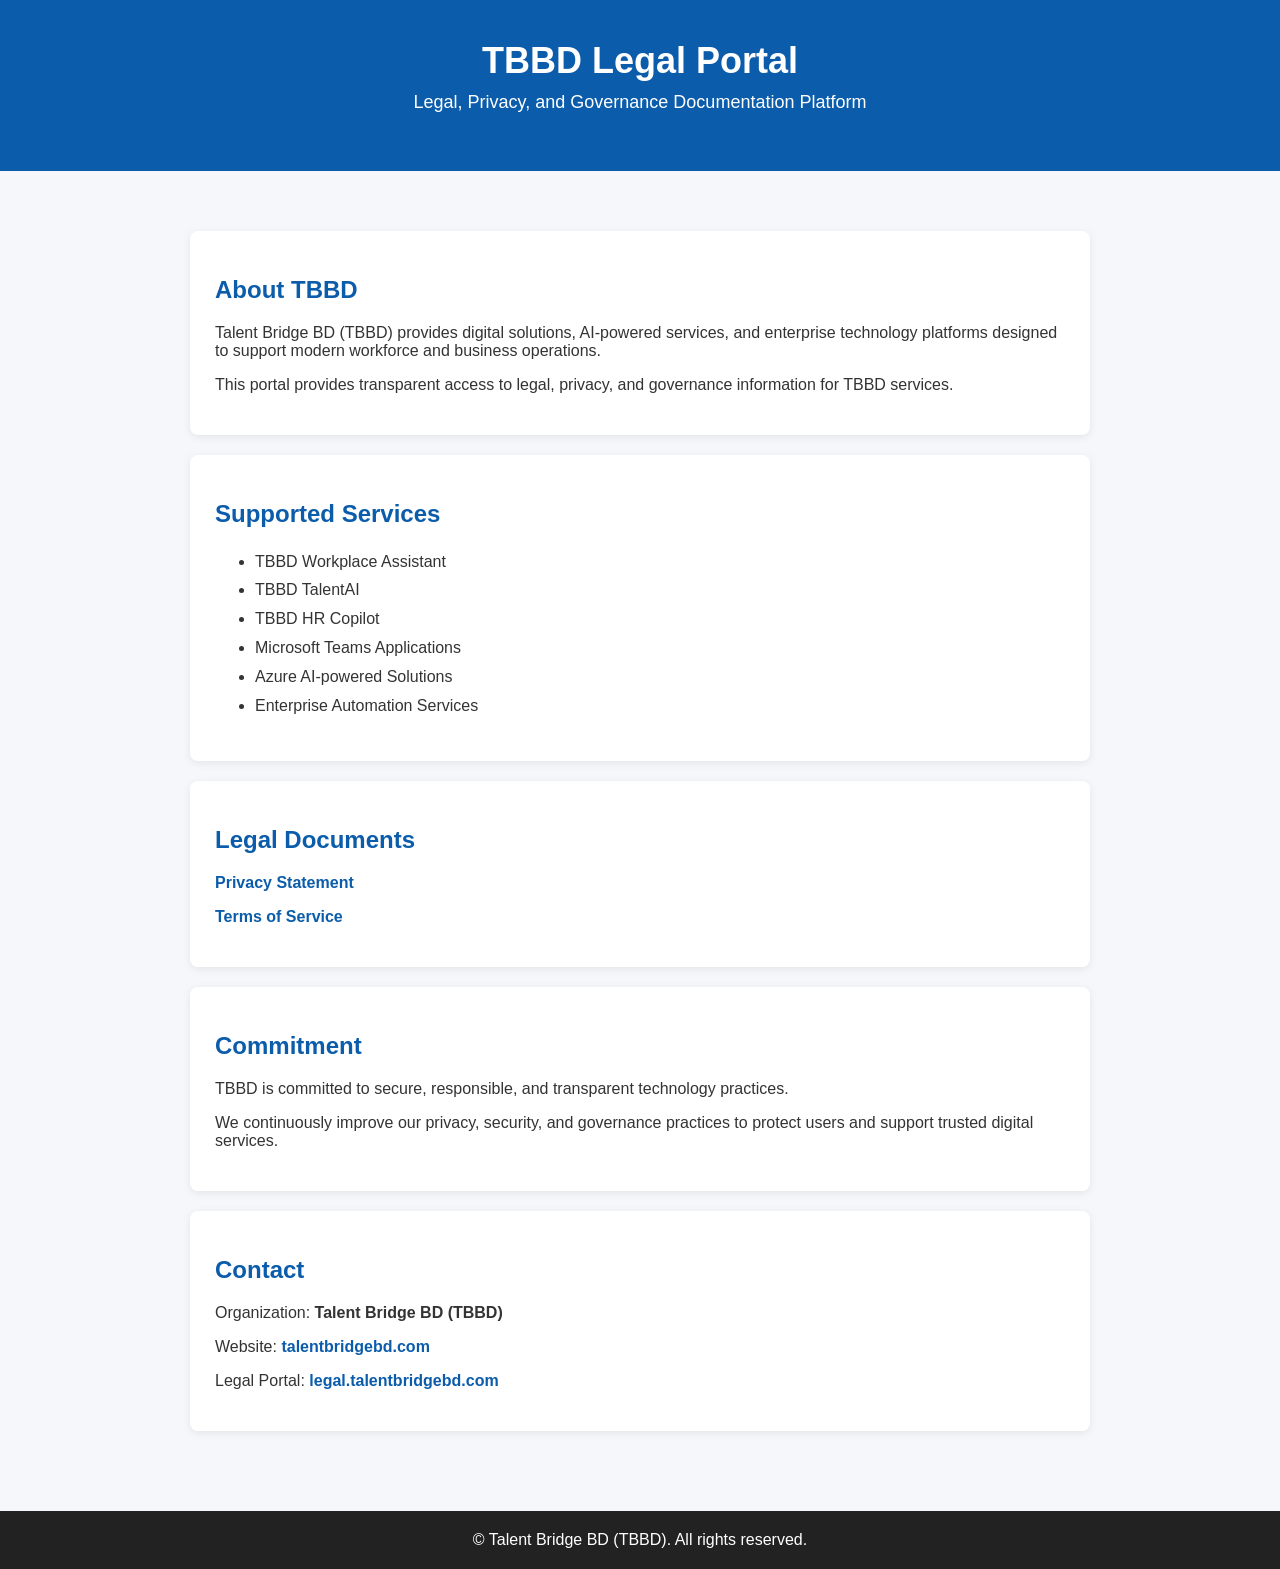
==== index.html @ 81bb29d4 "Add TBBD Legal Portal homepage" ====
<!DOCTYPE html>
<html lang="en">
<head>
    <meta charset="UTF-8">
    <meta name="viewport" content="width=device-width, initial-scale=1.0">
    <title>TBBD Legal Portal</title>

    <style>
        body {
            font-family: Arial, Helvetica, sans-serif;
            margin: 0;
            background: #f5f7fa;
            color: #333;
        }

        header {
            background: #0b5cab;
            color: white;
            padding: 40px 20px;
            text-align: center;
        }

        header h1 {
            margin: 0;
            font-size: 36px;
        }

        header p {
            font-size: 18px;
            margin-top: 10px;
        }

        .container {
            max-width: 900px;
            margin: 40px auto;
            padding: 20px;
        }

        .card {
            background: white;
            padding: 25px;
            margin-bottom: 20px;
            border-radius: 8px;
            box-shadow: 0 2px 8px rgba(0,0,0,0.08);
        }

        .card h2 {
            color: #0b5cab;
        }

        a {
            color: #0b5cab;
            text-decoration: none;
            font-weight: bold;
        }

        a:hover {
            text-decoration: underline;
        }

        footer {
            background: #222;
            color: white;
            text-align: center;
            padding: 20px;
            margin-top: 40px;
        }

        ul {
            line-height: 1.8;
        }
    </style>
</head>

<body>

<header>
    <h1>TBBD Legal Portal</h1>
    <p>
        Legal, Privacy, and Governance Documentation Platform
    </p>
</header>


<div class="container">

    <div class="card">
        <h2>About TBBD</h2>

        <p>
            Talent Bridge BD (TBBD) provides digital solutions,
            AI-powered services, and enterprise technology platforms
            designed to support modern workforce and business operations.
        </p>

        <p>
            This portal provides transparent access to legal,
            privacy, and governance information for TBBD services.
        </p>
    </div>


    <div class="card">
        <h2>Supported Services</h2>

        <ul>
            <li>TBBD Workplace Assistant</li>
            <li>TBBD TalentAI</li>
            <li>TBBD HR Copilot</li>
            <li>Microsoft Teams Applications</li>
            <li>Azure AI-powered Solutions</li>
            <li>Enterprise Automation Services</li>
        </ul>
    </div>


    <div class="card">
        <h2>Legal Documents</h2>

        <p>
            <a href="privacy.html">
                Privacy Statement
            </a>
        </p>

        <p>
            <a href="terms.html">
                Terms of Service
            </a>
        </p>
    </div>


    <div class="card">
        <h2>Commitment</h2>

        <p>
            TBBD is committed to secure, responsible, and transparent
            technology practices.
        </p>

        <p>
            We continuously improve our privacy, security, and governance
            practices to protect users and support trusted digital services.
        </p>
    </div>


    <div class="card">
        <h2>Contact</h2>

        <p>
            Organization:
            <strong>Talent Bridge BD (TBBD)</strong>
        </p>

        <p>
            Website:
            <a href="https://talentbridgebd.com">
                talentbridgebd.com
            </a>
        </p>

        <p>
            Legal Portal:
            <a href="https://legal.talentbridgebd.com">
                legal.talentbridgebd.com
            </a>
        </p>
    </div>

</div>


<footer>
    © Talent Bridge BD (TBBD). All rights reserved.
</footer>


</body>
</html>
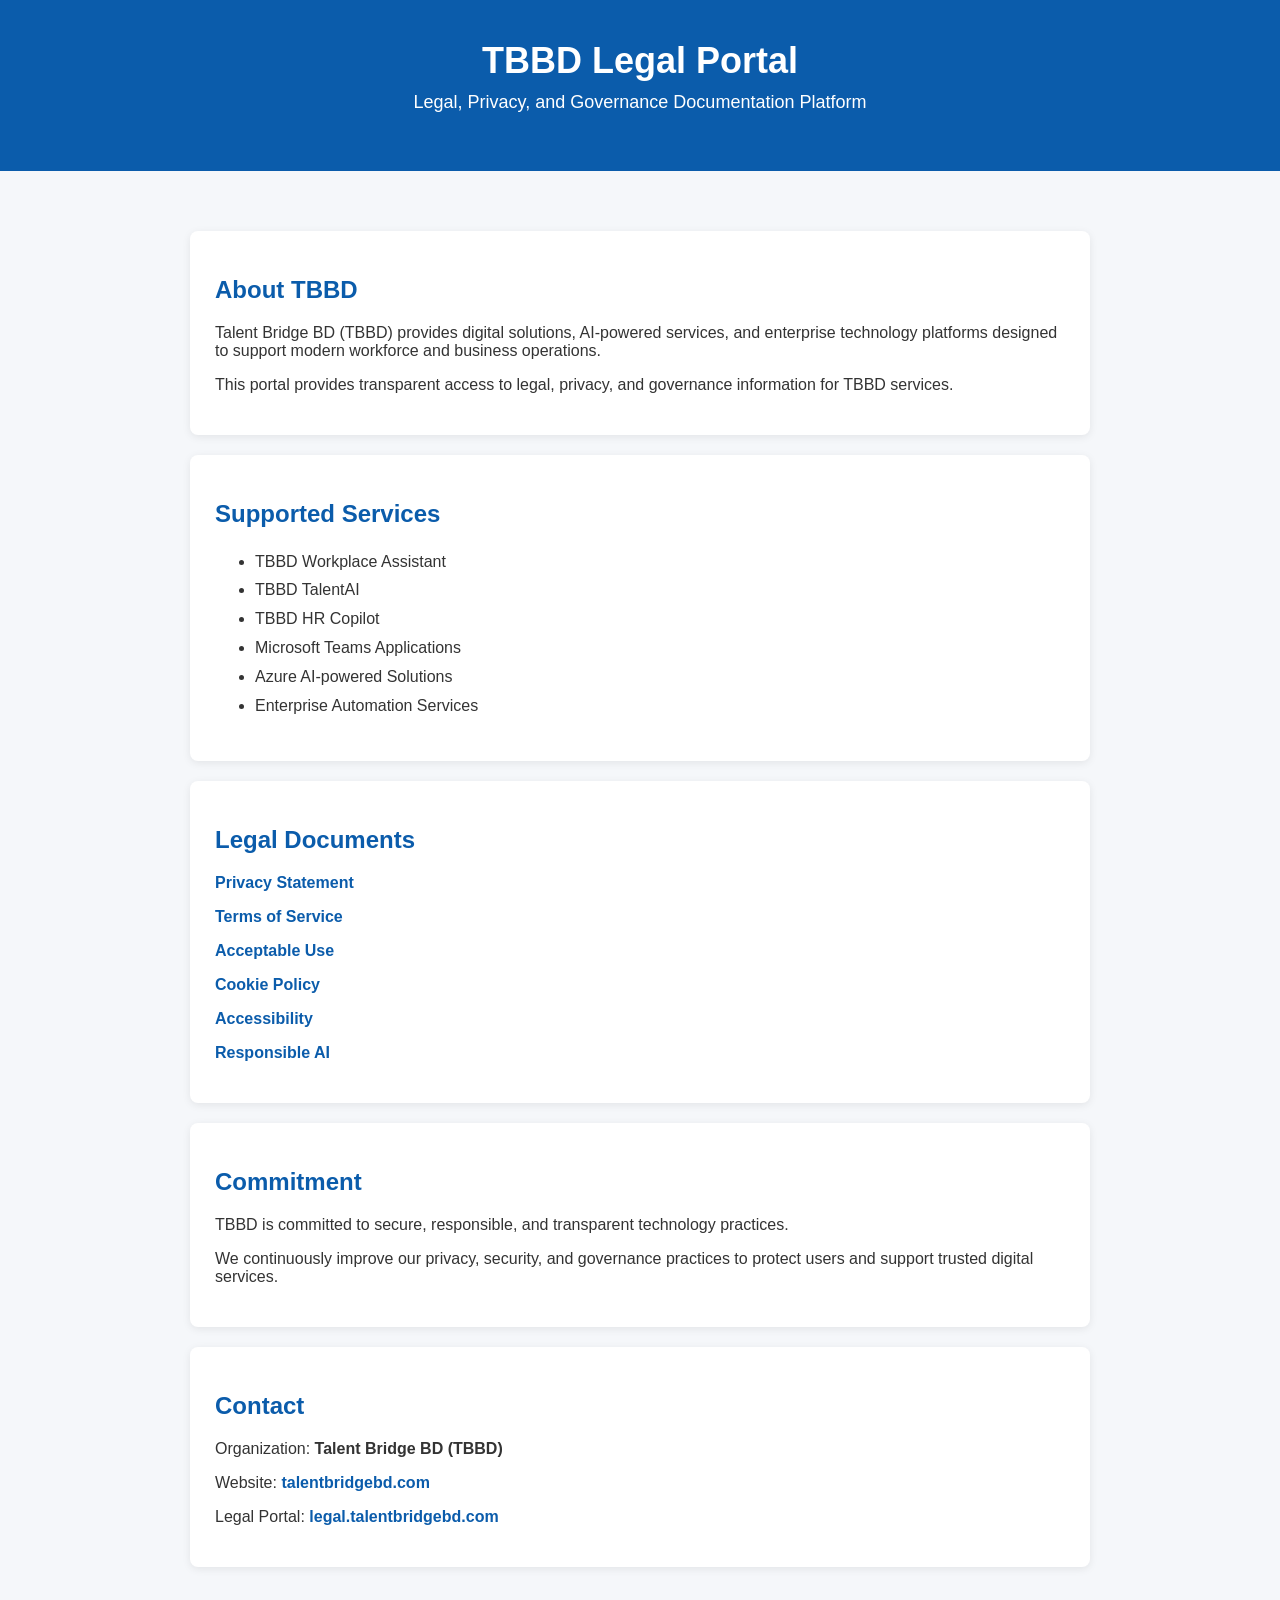
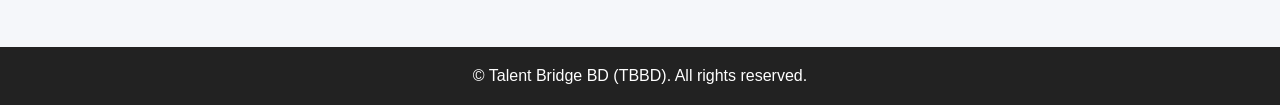
==== commit aa7f6bcc: "Improve TBBD Legal Portal document navigation" ====
--- a/index.html
+++ b/index.html
@@ -128,6 +128,30 @@
                 Terms of Service
             </a>
         </p>
+
+    <p>
+        <a href="acceptable-use.html">
+            Acceptable Use
+        </a>
+    </p>
+
+    <p>
+        <a href="cookie-policy.html">
+            Cookie Policy
+        </a>
+    </p>
+
+    <p>
+        <a href="accessibility.html">
+            Accessibility
+        </a>
+    </p>
+
+    <p>
+        <a href="ai-responsible-use.html">
+            Responsible AI
+        </a>
+    </p>
     </div>
 
 
@@ -178,4 +202,4 @@
 
 
 </body>
-</html>+</html>
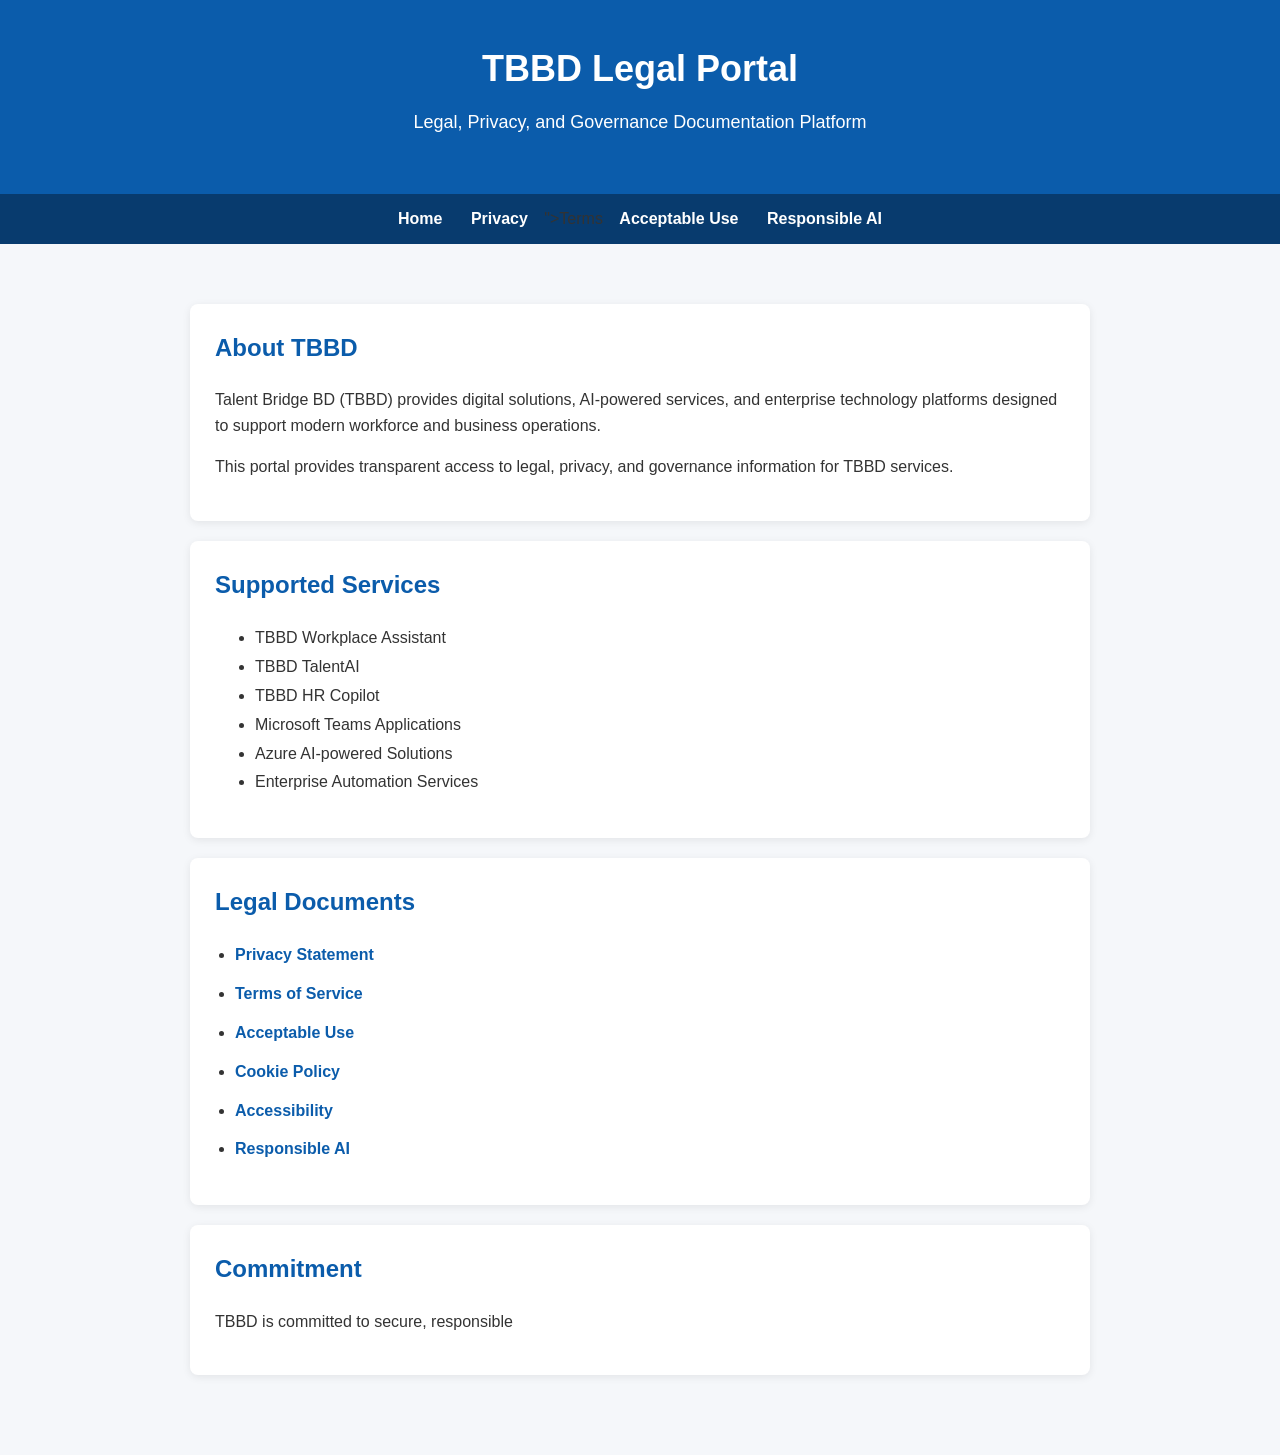
==== commit f8916ef4: "Finalize TBBD Legal Portal v1.0.0 production content Updated homepage content and navigation.  - I" ====
--- a/index.html
+++ b/index.html
@@ -3,7 +3,7 @@
 <head>
     <meta charset="UTF-8">
     <meta name="viewport" content="width=device-width, initial-scale=1.0">
-    <title>TBBD Legal Portal</title>
+    <title>Legal Portal | Talent Bridge BD</title>
 
     <style>
         body {
@@ -11,6 +11,7 @@
             margin: 0;
             background: #f5f7fa;
             color: #333;
+            line-height: 1.6;
         }
 
         header {
@@ -26,8 +27,25 @@
         }
 
         header p {
+            margin-top: 10px;
             font-size: 18px;
-            margin-top: 10px;
+        }
+
+        nav {
+            background: #083b6e;
+            text-align: center;
+            padding: 12px;
+        }
+
+        nav a {
+            color: white;
+            margin: 0 12px;
+            text-decoration: none;
+            font-weight: bold;
+        }
+
+        nav a:hover {
+            text-decoration: underline;
         }
 
         .container {
@@ -46,15 +64,26 @@
 
         .card h2 {
             color: #0b5cab;
+            margin-top: 0;
         }
 
-        a {
+        .document-links ul {
+            padding-left: 20px;
+        }
+
+        .document-links li {
+            margin-bottom: 10px;
+        }
+
+        .document-links a,
+        .contact a {
             color: #0b5cab;
             text-decoration: none;
             font-weight: bold;
         }
 
-        a:hover {
+        .document-links a:hover,
+        .contact a:hover {
             text-decoration: underline;
         }
 
@@ -64,6 +93,16 @@
             text-align: center;
             padding: 20px;
             margin-top: 40px;
+        }
+
+        footer a {
+            color: #ffffff;
+            text-decoration: none;
+            margin: 0 6px;
+        }
+
+        footer a:hover {
+            text-decoration: underline;
         }
 
         ul {
@@ -76,11 +115,16 @@
 
 <header>
     <h1>TBBD Legal Portal</h1>
-    <p>
-        Legal, Privacy, and Governance Documentation Platform
-    </p>
+    <p>Legal, Privacy, and Governance Documentation Platform</p>
 </header>
 
+<nav>
+    <a href="index.html">Home</a>
+    <a href="privacy.html">Privacy</a>
+    ">Terms</a>
+    <a href="acceptable-use.html">Acceptable Use</a>
+    <a href="ai-responsible-use.html">Responsible AI</a>
+</nav>
 
 <div class="container">
 
@@ -99,7 +143,6 @@
         </p>
     </div>
 
-
     <div class="card">
         <h2>Supported Services</h2>
 
@@ -113,93 +156,21 @@
         </ul>
     </div>
 
-
-    <div class="card">
+    <div class="card document-links">
         <h2>Legal Documents</h2>
 
-        <p>
-            <a href="privacy.html">
-                Privacy Statement
-            </a>
-        </p>
-
-        <p>
-            <a href="terms.html">
-                Terms of Service
-            </a>
-        </p>
-
-    <p>
-        <a href="acceptable-use.html">
-            Acceptable Use
-        </a>
-    </p>
-
-    <p>
-        <a href="cookie-policy.html">
-            Cookie Policy
-        </a>
-    </p>
-
-    <p>
-        <a href="accessibility.html">
-            Accessibility
-        </a>
-    </p>
-
-    <p>
-        <a href="ai-responsible-use.html">
-            Responsible AI
-        </a>
-    </p>
+        <ul>
+            <li><a href="privacy.html">Privacy Statement</a></li>
+            <li><a href="terms.html">Terms of Service</a></li>
+            <li><a href="acceptable-use.html">Acceptable Use</a></li>
+            <li><a href="cookie-policy.html">Cookie Policy</a></li>
+            <li><a href="accessibility.html">Accessibility</a></li>
+            <li><a href="ai-responsible-use.html">Responsible AI</a></li>
+        </ul>
     </div>
-
 
     <div class="card">
         <h2>Commitment</h2>
 
         <p>
-            TBBD is committed to secure, responsible, and transparent
-            technology practices.
-        </p>
-
-        <p>
-            We continuously improve our privacy, security, and governance
-            practices to protect users and support trusted digital services.
-        </p>
-    </div>
-
-
-    <div class="card">
-        <h2>Contact</h2>
-
-        <p>
-            Organization:
-            <strong>Talent Bridge BD (TBBD)</strong>
-        </p>
-
-        <p>
-            Website:
-            <a href="https://talentbridgebd.com">
-                talentbridgebd.com
-            </a>
-        </p>
-
-        <p>
-            Legal Portal:
-            <a href="https://legal.talentbridgebd.com">
-                legal.talentbridgebd.com
-            </a>
-        </p>
-    </div>
-
-</div>
-
-
-<footer>
-    © Talent Bridge BD (TBBD). All rights reserved.
-</footer>
-
-
-</body>
-</html>
+            TBBD is committed to secure, responsible
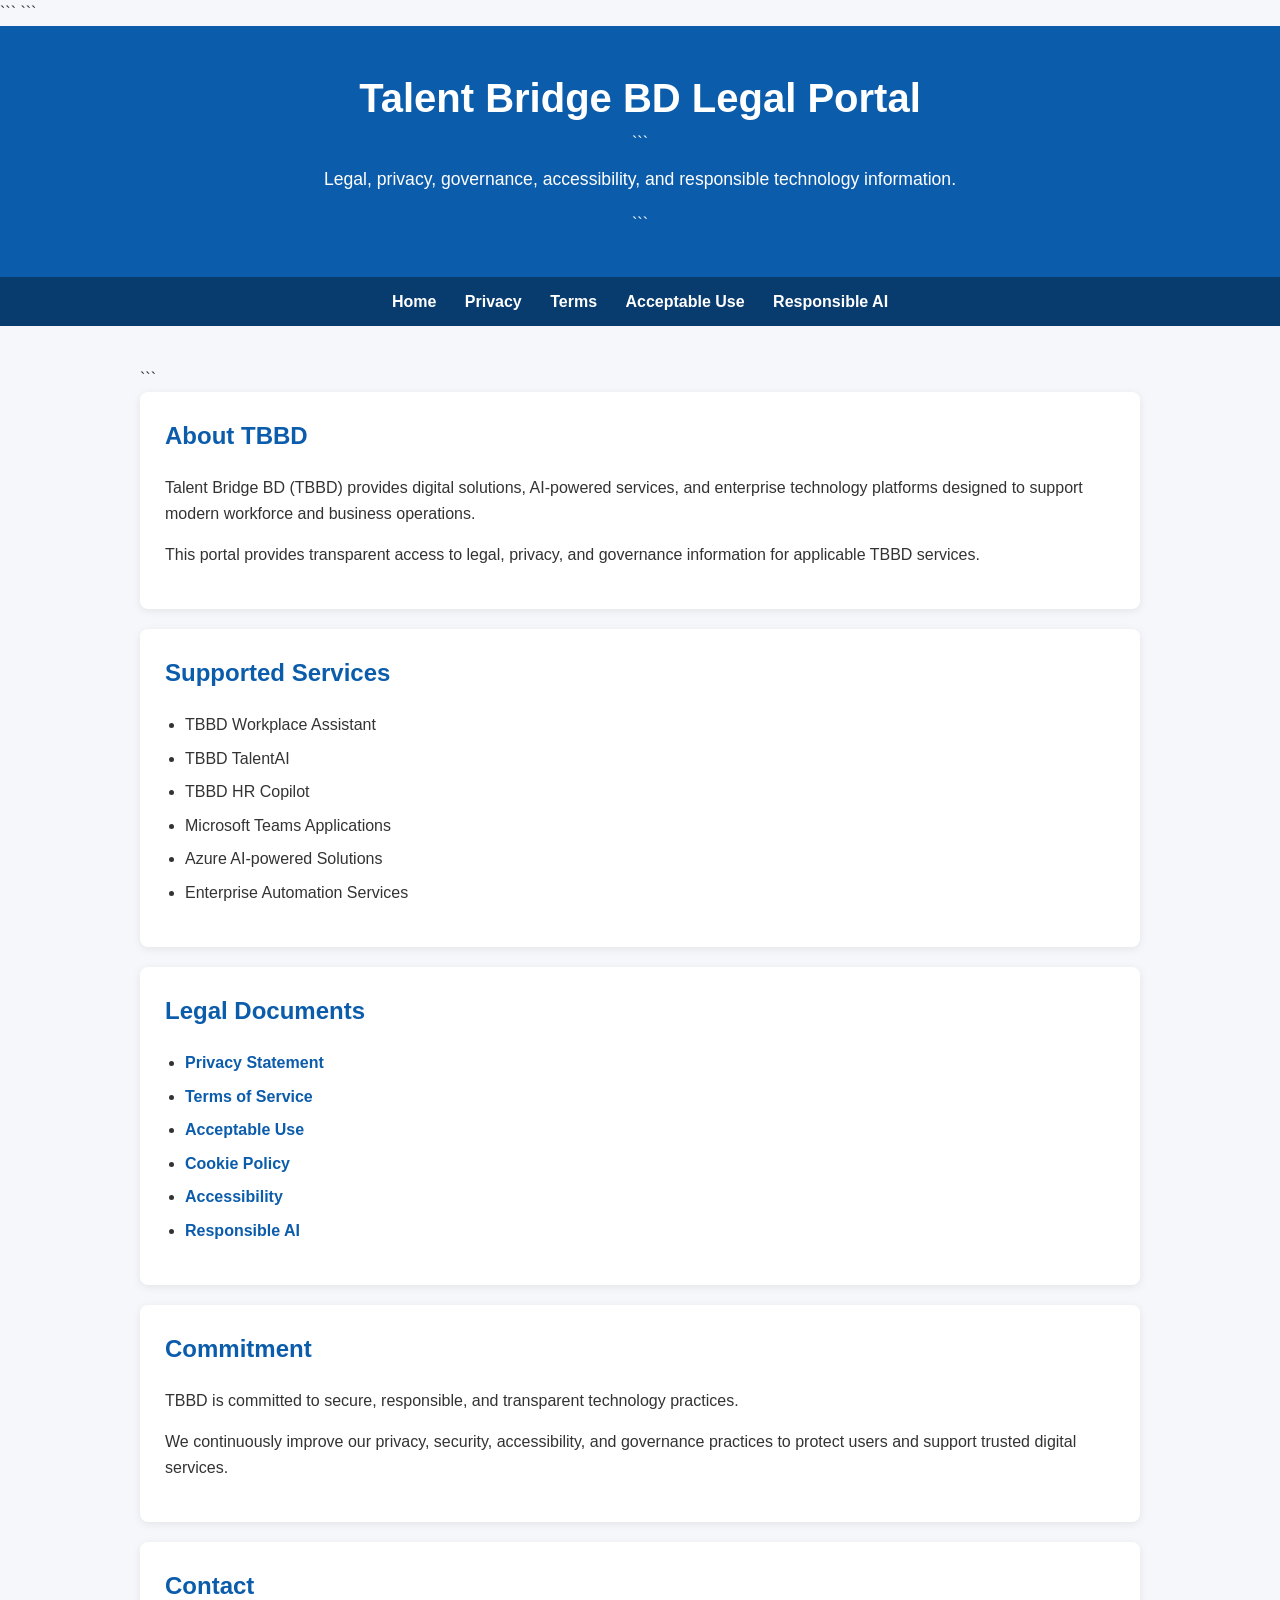
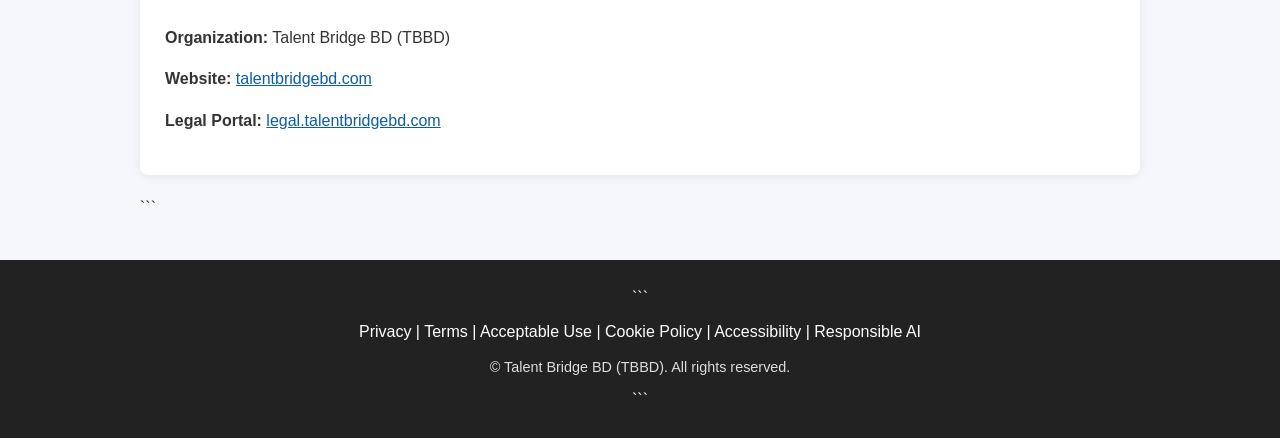
==== commit 067dc1ce: "Fix TBBD Legal Portal homepage HTML and navigation Correct homepage document links, contact links, a" ====
--- a/index.html
+++ b/index.html
@@ -1,176 +1,333 @@
 <!DOCTYPE html>
+
 <html lang="en">
 <head>
     <meta charset="UTF-8">
     <meta name="viewport" content="width=device-width, initial-scale=1.0">
-    <title>Legal Portal | Talent Bridge BD</title>
-
-    <style>
-        body {
-            font-family: Arial, Helvetica, sans-serif;
-            margin: 0;
-            background: #f5f7fa;
-            color: #333;
-            line-height: 1.6;
+
+```
+<meta
+    name="description"
+    content="Talent Bridge BD Legal Portal — legal, privacy, governance, accessibility, and responsible technology information."
+>
+
+<meta name="author" content="Talent Bridge BD">
+
+<title>Legal Portal | Talent Bridge BD</title>
+
+<style>
+    body {
+        font-family: Arial, Helvetica, sans-serif;
+        margin: 0;
+        background: #f5f7fa;
+        color: #333;
+        line-height: 1.6;
+    }
+
+    header {
+        background: #0b5cab;
+        color: white;
+        text-align: center;
+        padding: 40px 20px;
+    }
+
+    header h1 {
+        margin: 0;
+        font-size: 2.5rem;
+    }
+
+    header p {
+        margin-top: 10px;
+        font-size: 1.1rem;
+    }
+
+    nav {
+        background: #083b6e;
+        padding: 12px;
+        text-align: center;
+    }
+
+    nav a {
+        color: white;
+        text-decoration: none;
+        margin: 0 12px;
+        font-weight: bold;
+    }
+
+    nav a:hover,
+    nav a:focus {
+        text-decoration: underline;
+    }
+
+    nav a:focus,
+    a:focus {
+        outline: 3px solid #ffcc00;
+        outline-offset: 3px;
+    }
+
+    .container {
+        max-width: 1000px;
+        margin: 40px auto;
+        padding: 0 20px;
+    }
+
+    .card {
+        background: #ffffff;
+        border-radius: 8px;
+        padding: 25px;
+        margin-bottom: 20px;
+        box-shadow: 0 2px 8px rgba(0, 0, 0, 0.08);
+    }
+
+    .card h2 {
+        color: #0b5cab;
+        margin-top: 0;
+    }
+
+    ul {
+        padding-left: 20px;
+    }
+
+    li {
+        margin-bottom: 8px;
+    }
+
+    a {
+        color: #0b5cab;
+    }
+
+    .document-links a {
+        font-weight: bold;
+        text-decoration: none;
+    }
+
+    .document-links a:hover {
+        text-decoration: underline;
+    }
+
+    footer {
+        background: #222;
+        color: white;
+        text-align: center;
+        padding: 25px 20px;
+        margin-top: 40px;
+    }
+
+    footer p {
+        margin: 8px 0;
+    }
+
+    footer a {
+        color: white;
+        text-decoration: none;
+    }
+
+    footer a:hover,
+    footer a:focus {
+        text-decoration: underline;
+    }
+
+    .copyright {
+        margin-top: 12px;
+        font-size: 0.9rem;
+        color: #ddd;
+    }
+
+    @media (max-width: 768px) {
+        nav a {
+            display: block;
+            margin: 8px 0;
         }
 
         header {
-            background: #0b5cab;
-            color: white;
-            padding: 40px 20px;
-            text-align: center;
+            padding: 35px 20px;
         }
 
         header h1 {
-            margin: 0;
-            font-size: 36px;
+            font-size: 2rem;
         }
 
         header p {
-            margin-top: 10px;
-            font-size: 18px;
-        }
-
-        nav {
-            background: #083b6e;
-            text-align: center;
-            padding: 12px;
-        }
-
-        nav a {
-            color: white;
-            margin: 0 12px;
-            text-decoration: none;
-            font-weight: bold;
-        }
-
-        nav a:hover {
-            text-decoration: underline;
+            font-size: 1rem;
         }
 
         .container {
-            max-width: 900px;
-            margin: 40px auto;
+            margin: 25px auto;
+            padding: 0 15px;
+        }
+
+        .card {
             padding: 20px;
         }
-
-        .card {
-            background: white;
-            padding: 25px;
-            margin-bottom: 20px;
-            border-radius: 8px;
-            box-shadow: 0 2px 8px rgba(0,0,0,0.08);
-        }
-
-        .card h2 {
-            color: #0b5cab;
-            margin-top: 0;
-        }
-
-        .document-links ul {
-            padding-left: 20px;
-        }
-
-        .document-links li {
-            margin-bottom: 10px;
-        }
-
-        .document-links a,
-        .contact a {
-            color: #0b5cab;
-            text-decoration: none;
-            font-weight: bold;
-        }
-
-        .document-links a:hover,
-        .contact a:hover {
-            text-decoration: underline;
-        }
-
-        footer {
-            background: #222;
-            color: white;
-            text-align: center;
-            padding: 20px;
-            margin-top: 40px;
-        }
-
-        footer a {
-            color: #ffffff;
-            text-decoration: none;
-            margin: 0 6px;
-        }
-
-        footer a:hover {
-            text-decoration: underline;
-        }
-
-        ul {
-            line-height: 1.8;
-        }
-    </style>
+    }
+</style>
+```
+
 </head>
 
 <body>
 
 <header>
-    <h1>TBBD Legal Portal</h1>
-    <p>Legal, Privacy, and Governance Documentation Platform</p>
+    <h1>Talent Bridge BD Legal Portal</h1>
+
+```
+<p>
+    Legal, privacy, governance, accessibility,
+    and responsible technology information.
+</p>
+```
+
 </header>
 
-<nav>
+<nav aria-label="Main navigation">
     <a href="index.html">Home</a>
     <a href="privacy.html">Privacy</a>
-    ">Terms</a>
+    <a href="terms.html">Terms</a>
     <a href="acceptable-use.html">Acceptable Use</a>
     <a href="ai-responsible-use.html">Responsible AI</a>
 </nav>
 
-<div class="container">
-
-    <div class="card">
-        <h2>About TBBD</h2>
-
-        <p>
-            Talent Bridge BD (TBBD) provides digital solutions,
-            AI-powered services, and enterprise technology platforms
-            designed to support modern workforce and business operations.
-        </p>
-
-        <p>
-            This portal provides transparent access to legal,
-            privacy, and governance information for TBBD services.
-        </p>
-    </div>
-
-    <div class="card">
-        <h2>Supported Services</h2>
-
-        <ul>
-            <li>TBBD Workplace Assistant</li>
-            <li>TBBD TalentAI</li>
-            <li>TBBD HR Copilot</li>
-            <li>Microsoft Teams Applications</li>
-            <li>Azure AI-powered Solutions</li>
-            <li>Enterprise Automation Services</li>
-        </ul>
-    </div>
-
-    <div class="card document-links">
-        <h2>Legal Documents</h2>
-
-        <ul>
-            <li><a href="privacy.html">Privacy Statement</a></li>
-            <li><a href="terms.html">Terms of Service</a></li>
-            <li><a href="acceptable-use.html">Acceptable Use</a></li>
-            <li><a href="cookie-policy.html">Cookie Policy</a></li>
-            <li><a href="accessibility.html">Accessibility</a></li>
-            <li><a href="ai-responsible-use.html">Responsible AI</a></li>
-        </ul>
-    </div>
-
-    <div class="card">
-        <h2>Commitment</h2>
-
-        <p>
-            TBBD is committed to secure, responsible
+<main class="container">
+
+```
+<div class="card">
+    <h2>About TBBD</h2>
+
+    <p>
+        Talent Bridge BD (TBBD) provides digital solutions,
+        AI-powered services, and enterprise technology platforms
+        designed to support modern workforce and business operations.
+    </p>
+
+    <p>
+        This portal provides transparent access to legal,
+        privacy, and governance information for applicable
+        TBBD services.
+    </p>
+</div>
+
+<div class="card">
+    <h2>Supported Services</h2>
+
+    <ul>
+        <li>TBBD Workplace Assistant</li>
+        <li>TBBD TalentAI</li>
+        <li>TBBD HR Copilot</li>
+        <li>Microsoft Teams Applications</li>
+        <li>Azure AI-powered Solutions</li>
+        <li>Enterprise Automation Services</li>
+    </ul>
+</div>
+
+<div class="card document-links">
+    <h2>Legal Documents</h2>
+
+    <ul>
+        <li>
+            <a href="privacy.html">
+                Privacy Statement
+            </a>
+        </li>
+
+        <li>
+            <a href="terms.html">
+                Terms of Service
+            </a>
+        </li>
+
+        <li>
+            <a href="acceptable-use.html">
+                Acceptable Use
+            </a>
+        </li>
+
+        <li>
+            <a href="cookie-policy.html">
+                Cookie Policy
+            </a>
+        </li>
+
+        <li>
+            <a href="accessibility.html">
+                Accessibility
+            </a>
+        </li>
+
+        <li>
+            <a href="ai-responsible-use.html">
+                Responsible AI
+            </a>
+        </li>
+    </ul>
+</div>
+
+<div class="card">
+    <h2>Commitment</h2>
+
+    <p>
+        TBBD is committed to secure, responsible, and transparent
+        technology practices.
+    </p>
+
+    <p>
+        We continuously improve our privacy, security, accessibility,
+        and governance practices to protect users and support trusted
+        digital services.
+    </p>
+</div>
+
+<div class="card">
+    <h2>Contact</h2>
+
+    <p>
+        <strong>Organization:</strong>
+        Talent Bridge BD (TBBD)
+    </p>
+
+    <p>
+        <strong>Website:</strong>
+        <a
+            href="https://talentbridgebd.com"
+            target="_blank"
+            rel="noopener noreferrer"
+        >
+            talentbridgebd.com
+        </a>
+    </p>
+
+    <p>
+        <strong>Legal Portal:</strong>
+        <a
+            href="https://legal.talentbridgebd.com"
+            target="_blank"
+            rel="noopener noreferrer"
+        >
+            legal.talentbridgebd.com
+        </a>
+    </p>
+</div>
+```
+
+</main>
+
+<footer>
+
+```
+<p>
+    <a href="privacy.html">Privacy</a> |
+    <a href="terms.html">Terms</a> |
+    <a href="acceptable-use.html">Acceptable Use</a> |
+    <a href="cookie-policy.html">Cookie Policy</a> |
+    <a href="accessibility.html">Accessibility</a> |
+    <a href="ai-responsible-use.html">Responsible AI</a>
+</p>
+
+<p class="copyright">
+    © Talent Bridge BD (TBBD). All rights reserved.
+</p>
+```
+
+</footer>
+
+</body>
+</html>
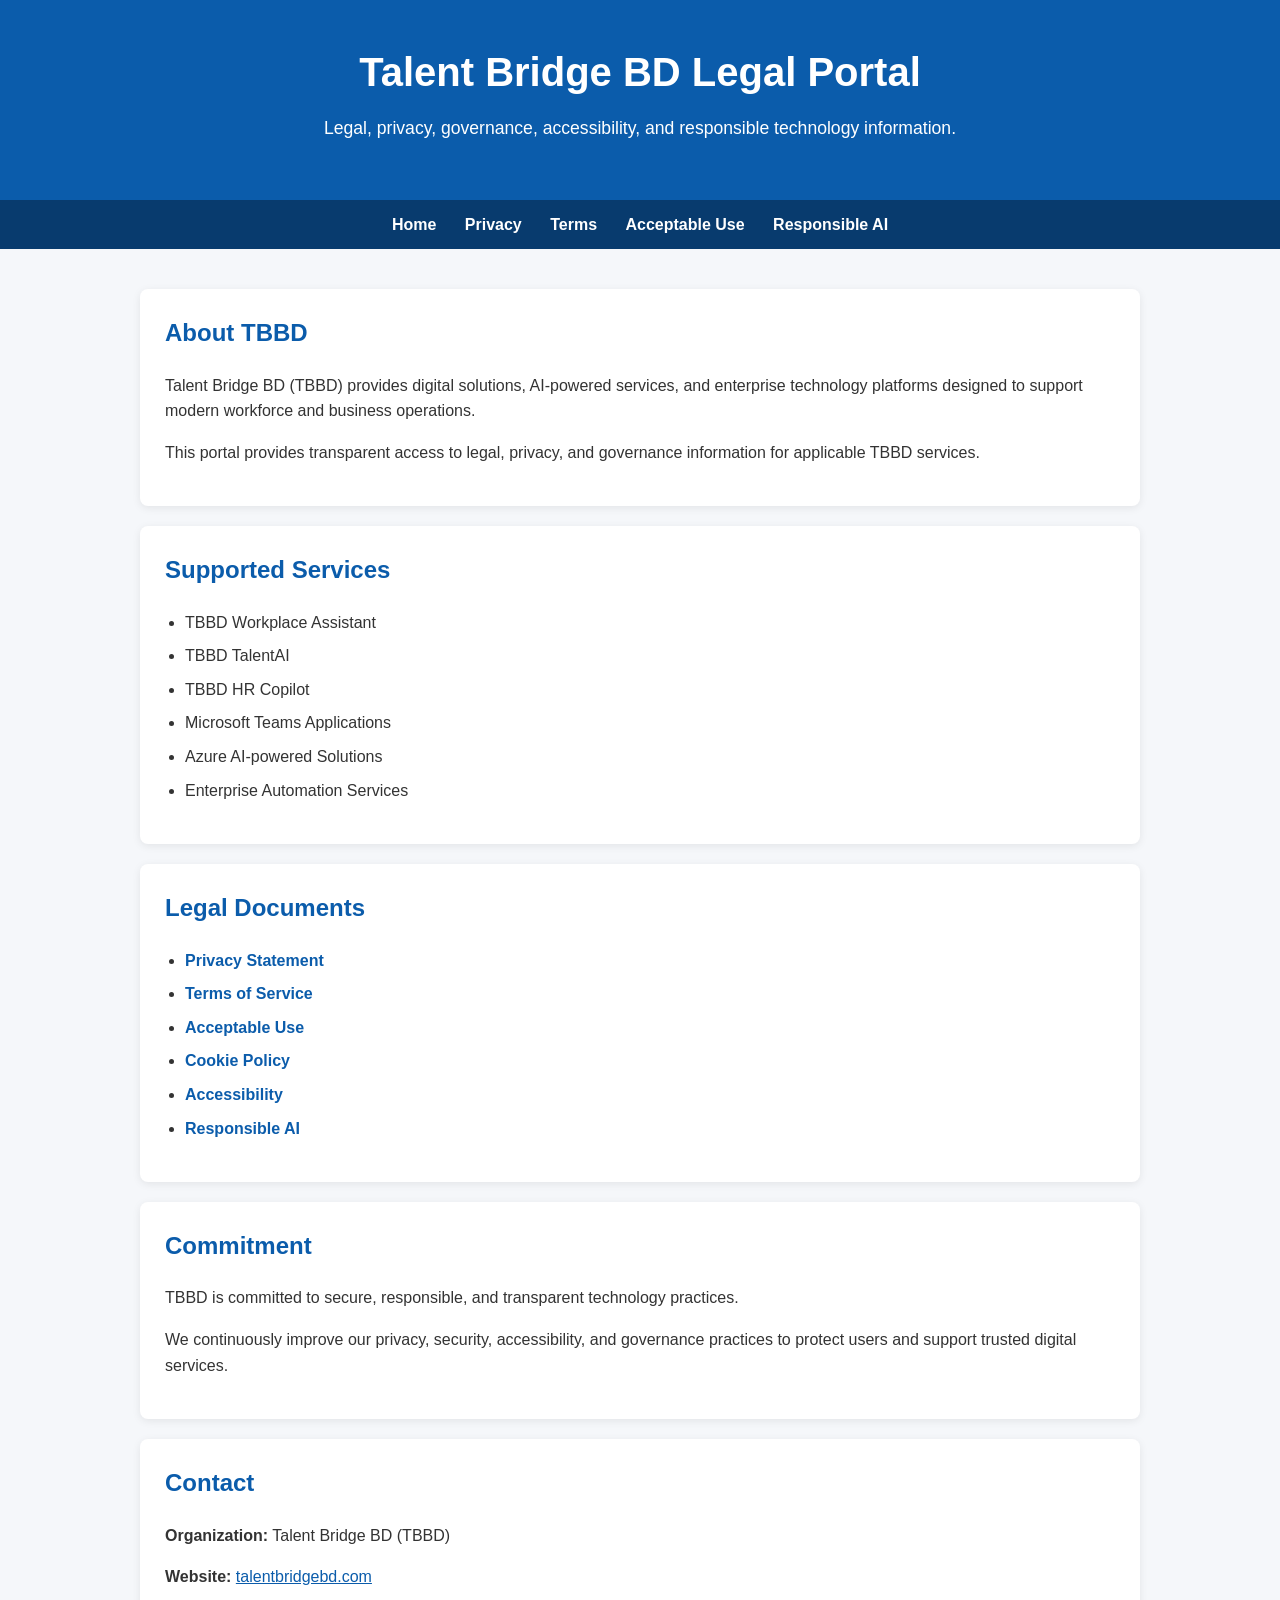
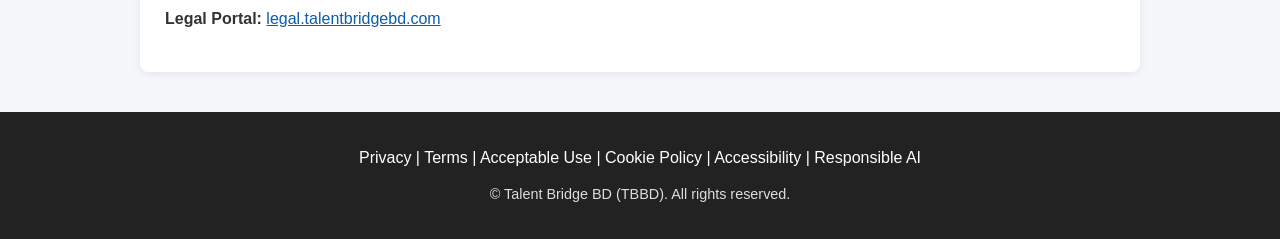
==== commit 03936cb4: "Clean HTML markup and canonical URL" ====
--- a/index.html
+++ b/index.html
@@ -5,7 +5,6 @@
     <meta charset="UTF-8">
     <meta name="viewport" content="width=device-width, initial-scale=1.0">
 
-```
 <meta
     name="description"
     content="Talent Bridge BD Legal Portal — legal, privacy, governance, accessibility, and responsible technology information."
@@ -161,8 +160,8 @@
         }
     }
 </style>
-```
-
+
+    <link rel="canonical" href="https://legal.talentbridgebd.com/">
 </head>
 
 <body>
@@ -170,12 +169,10 @@
 <header>
     <h1>Talent Bridge BD Legal Portal</h1>
 
-```
 <p>
     Legal, privacy, governance, accessibility,
     and responsible technology information.
 </p>
-```
 
 </header>
 
@@ -189,7 +186,6 @@
 
 <main class="container">
 
-```
 <div class="card">
     <h2>About TBBD</h2>
 
@@ -306,13 +302,11 @@
         </a>
     </p>
 </div>
-```
 
 </main>
 
 <footer>
 
-```
 <p>
     <a href="privacy.html">Privacy</a> |
     <a href="terms.html">Terms</a> |
@@ -325,7 +319,6 @@
 <p class="copyright">
     © Talent Bridge BD (TBBD). All rights reserved.
 </p>
-```
 
 </footer>
 
